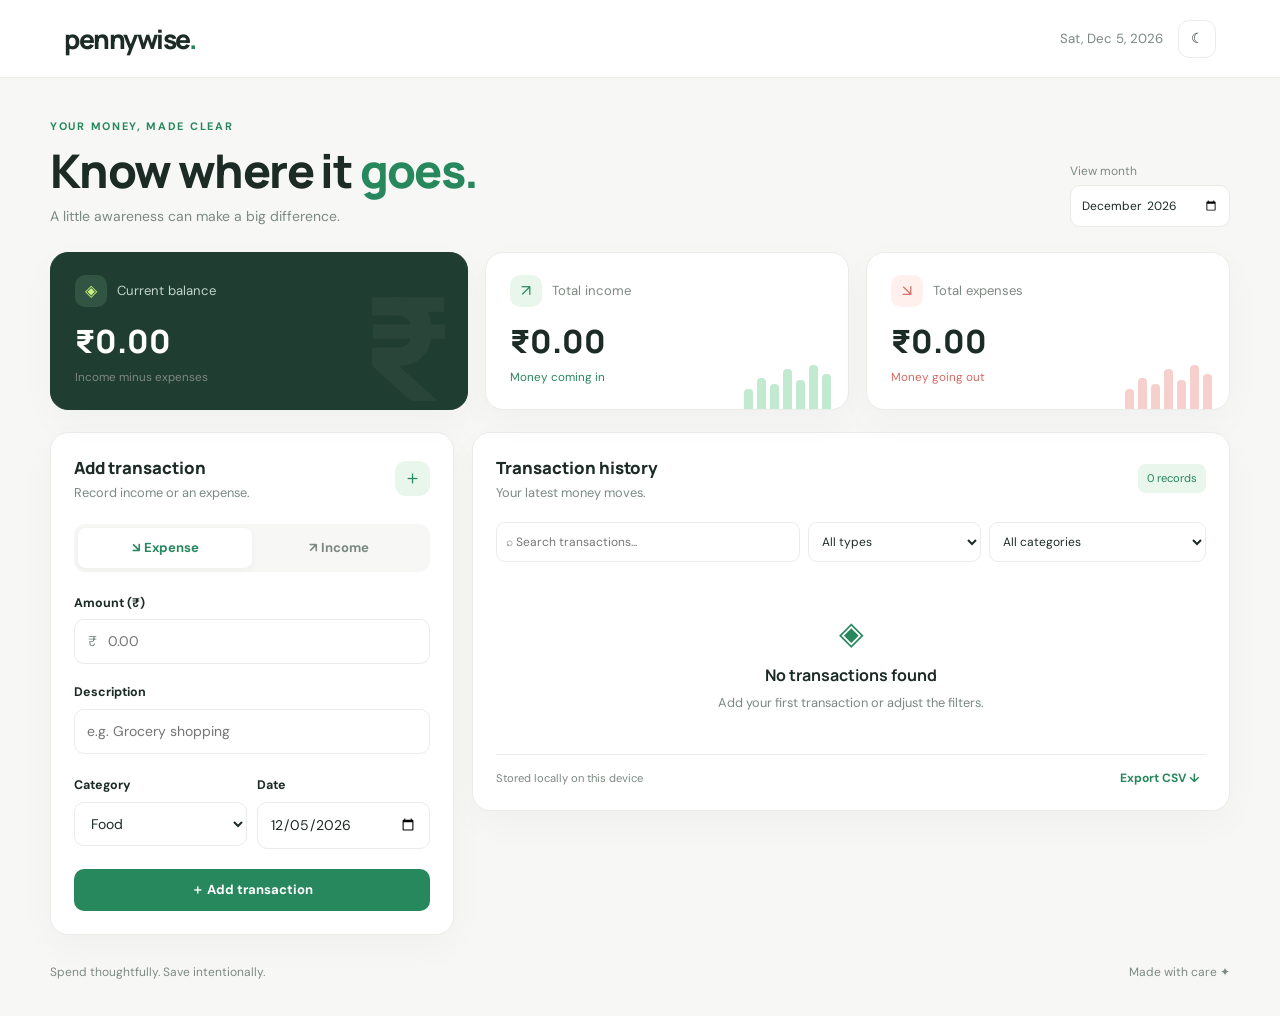
==== index.html @ 7961f7e4 "Add files via upload" ====
<!doctype html>
<html lang="en"><head><meta charset="utf-8"><meta name="viewport" content="width=device-width, initial-scale=1"><title>Pennywise — Expense Tracker</title><link rel="stylesheet" href="style.css"></head>
<body><div class="app"><header class="topbar"><a class="brand" href="#">pennywise<span>.</span></a><div class="header-right"><span class="date-chip" id="today"></span><button id="themeToggle" class="icon-btn" aria-label="Toggle dark mode">☾</button></div></header>
<main class="container"><section class="intro"><div><p class="eyebrow">YOUR MONEY, MADE CLEAR</p><h1>Know where it <span>goes.</span></h1><p class="muted">A little awareness can make a big difference.</p></div><div class="month-select"><label for="monthFilter">View month</label><input id="monthFilter" type="month"></div></section>
<section class="summary-grid"><article class="summary-card balance-card"><div class="summary-label"><span class="summary-icon">◈</span><span>Current balance</span></div><strong id="balance">₹0.00</strong><small>Income minus expenses</small><div class="balance-decoration">₹</div></article><article class="summary-card"><div class="summary-label"><span class="summary-icon income-icon">↗</span><span>Total income</span></div><strong id="income">₹0.00</strong><small class="green-text">Money coming in</small><div class="mini-chart income-chart"><i></i><i></i><i></i><i></i><i></i><i></i><i></i></div></article><article class="summary-card"><div class="summary-label"><span class="summary-icon expense-icon">↘</span><span>Total expenses</span></div><strong id="expenses">₹0.00</strong><small class="red-text">Money going out</small><div class="mini-chart expense-chart"><i></i><i></i><i></i><i></i><i></i><i></i><i></i></div></article></section>
<div class="content-grid"><section class="panel form-panel"><div class="panel-title"><div><h2 id="formHeading">Add transaction</h2><p class="muted">Record income or an expense.</p></div><span class="plus-badge">＋</span></div><form id="transactionForm"><input type="hidden" id="transactionId"><div class="type-switch"><label><input type="radio" name="type" value="expense" checked><span>↘ Expense</span></label><label><input type="radio" name="type" value="income"><span>↗ Income</span></label></div><label for="amount">Amount (₹)</label><div class="amount-input"><span>₹</span><input id="amount" type="number" min="0.01" step="0.01" placeholder="0.00" required></div><p class="field-error" id="amountError"></p><label for="description">Description</label><input id="description" maxlength="100" placeholder="e.g. Grocery shopping" required><p class="field-error" id="descriptionError"></p><div class="two-fields"><div><label for="category">Category</label><select id="category"><option>Food</option><option>Transport</option><option>Shopping</option><option>Bills</option><option>Education</option><option>Health</option><option>Salary</option><option>Freelance</option><option>Entertainment</option><option>Other</option></select></div><div><label for="date">Date</label><input id="date" type="date" required></div></div><div class="form-buttons"><button type="submit" class="btn primary" id="saveButton">＋ Add transaction</button><button type="button" class="btn secondary" id="cancelEdit" hidden>Cancel</button></div></form></section>
<section class="panel history-panel"><div class="history-heading"><div><h2>Transaction history</h2><p class="muted">Your latest money moves.</p></div><span class="count-badge" id="transactionCount">0 records</span></div><div class="history-filters"><input type="search" id="search" placeholder="⌕ Search transactions..."><select id="typeFilter"><option value="all">All types</option><option value="income">Income</option><option value="expense">Expenses</option></select><select id="categoryFilter"><option value="all">All categories</option><option>Food</option><option>Transport</option><option>Shopping</option><option>Bills</option><option>Education</option><option>Health</option><option>Salary</option><option>Freelance</option><option>Entertainment</option><option>Other</option></select></div><div id="transactions" class="transactions"></div><div id="empty" class="empty"><span>◈</span><h3>No transactions found</h3><p>Add your first transaction or adjust the filters.</p></div><div class="history-footer"><span>Stored locally on this device</span><button id="exportCsv" class="text-button">Export CSV ↓</button></div></section></div>
<footer>Spend thoughtfully. Save intentionally. <span>Made with care ✦</span></footer></main></div>
<dialog id="confirmDialog"><p>Delete this transaction?</p><div><button id="confirmDelete" class="btn danger">Delete</button><button id="cancelDelete" class="btn secondary">Cancel</button></div></dialog>
<script src="script.js"></script></body></html>
---- style.css ----
@import url('https://fonts.googleapis.com/css2?family=DM+Sans:wght@400;500;600;700&family=Manrope:wght@400;500;600;700;800&display=swap');
:root{--bg:#f7f8f6;--surface:#fff;--ink:#1c2b25;--muted:#7c8982;--line:#e8ede8;--green:#27875d;--green-bright:#c8f27c;--green-soft:#e9f6ec;--red:#d66a62;--red-soft:#fff0ed;--shadow:0 12px 36px #1c2b2508}*{box-sizing:border-box}body{margin:0;background:var(--bg);color:var(--ink);font:14px 'DM Sans',sans-serif;line-height:1.5}.app{max-width:1500px;margin:auto}.topbar{height:78px;padding:0 5%;background:var(--surface);border-bottom:1px solid var(--line);display:flex;align-items:center;justify-content:space-between}.brand{font:800 1.65rem Manrope;letter-spacing:-1.5px;color:var(--ink);text-decoration:none}.brand span{color:var(--green)}.header-right{display:flex;align-items:center;gap:15px}.date-chip{color:var(--muted);font-size:.83rem}.icon-btn{height:38px;width:38px;border:1px solid var(--line);background:var(--surface);color:var(--ink);border-radius:11px;cursor:pointer}.container{width:min(1180px,calc(100% - 40px));margin:auto}.intro{display:flex;justify-content:space-between;align-items:end;gap:20px;padding:40px 0 25px}.eyebrow{font-size:.68rem;letter-spacing:1.7px;color:var(--green);font-weight:700;margin:0 0 10px}.intro h1{font:800 clamp(2rem,4vw,2.9rem)/1.15 Manrope;letter-spacing:-1.6px;margin:0}.intro h1 span{color:var(--green)}.muted{color:var(--muted)}.intro .muted{margin:8px 0 0}.month-select{display:flex;flex-direction:column;gap:5px;color:var(--muted);font-size:.75rem;min-width:160px}.month-select input{border:1px solid var(--line);border-radius:10px;padding:10px;background:var(--surface);color:var(--ink);font:inherit}.summary-grid{display:grid;grid-template-columns:1.15fr 1fr 1fr;gap:17px}.summary-card{position:relative;overflow:hidden;background:var(--surface);border:1px solid var(--line);border-radius:18px;padding:22px 24px;box-shadow:var(--shadow);min-height:150px}.balance-card{background:#203d31;color:white;border-color:#203d31}.summary-label{display:flex;align-items:center;gap:10px;font-size:.82rem;color:var(--muted)}.balance-card .summary-label,.balance-card small{color:#c1d4c8}.summary-icon{width:32px;height:32px;display:grid;place-items:center;background:#f0f4ee;border-radius:10px;font-size:1rem;color:var(--green)}.balance-card .summary-icon{background:#315443;color:var(--green-bright)}.income-icon{background:var(--green-soft);color:var(--green)}.expense-icon{background:var(--red-soft);color:var(--red)}.summary-card>strong{display:block;font:800 clamp(1.5rem,2.5vw,2rem) Manrope;margin:12px 0 3px;position:relative;z-index:1}.summary-card>small{color:var(--muted);font-size:.73rem;position:relative;z-index:1}.green-text{color:var(--green)!important}.red-text{color:var(--red)!important}.balance-decoration{position:absolute;right:15px;bottom:-35px;font:800 9rem Manrope;color:#ffffff0b}.mini-chart{position:absolute;right:17px;bottom:0;height:44px;display:flex;align-items:end;gap:4px;opacity:.55}.mini-chart i{display:block;width:9px;border-radius:4px 4px 0 0;background:#91d9ac;height:45%}.mini-chart i:nth-child(2){height:70%}.mini-chart i:nth-child(3){height:55%}.mini-chart i:nth-child(4){height:90%}.mini-chart i:nth-child(5){height:65%}.mini-chart i:nth-child(6){height:100%}.mini-chart i:nth-child(7){height:78%}.expense-chart i{background:#efaaa2}.content-grid{display:grid;grid-template-columns:minmax(280px,.8fr) minmax(0,1.5fr);gap:18px;margin-top:22px;align-items:start}.panel{background:var(--surface);border:1px solid var(--line);border-radius:18px;padding:23px;box-shadow:var(--shadow);min-width:0}.panel-title,.history-heading{display:flex;justify-content:space-between;align-items:center;gap:12px}.panel h2{font:800 1.05rem Manrope;margin:0 0 4px}.panel-title .muted,.history-heading .muted{font-size:.8rem;margin:0}.plus-badge{width:35px;height:35px;background:var(--green-soft);color:var(--green);display:grid;place-items:center;border-radius:11px;font-size:1.2rem}.type-switch{display:grid;grid-template-columns:1fr 1fr;background:var(--bg);padding:4px;border-radius:11px;margin:22px 0}.type-switch input{position:absolute;opacity:0;pointer-events:none}.type-switch label{cursor:pointer}.type-switch label span{display:block;text-align:center;padding:10px;border-radius:8px;color:var(--muted);font-weight:700;font-size:.82rem}.type-switch input:checked+span{background:var(--surface);color:var(--green);box-shadow:0 2px 7px #1c2b250c}.form-panel form>label,.two-fields label{display:block;font-size:.78rem;font-weight:700;margin:15px 0 7px}.amount-input{display:flex;align-items:center;border:1px solid var(--line);border-radius:10px;padding-left:13px;color:var(--muted)}.amount-input:focus-within{border-color:#72b78e;box-shadow:0 0 0 3px #27875d12}.amount-input input{border:0!important;box-shadow:none!important;flex:1;min-width:0}.form-panel input,.form-panel select{width:100%;border:1px solid var(--line);border-radius:10px;padding:11px 12px;background:var(--surface);color:var(--ink);font:inherit;outline:none}.amount-input input{border:0;padding:11px}.form-panel input:focus,.form-panel select:focus{border-color:#72b78e}.field-error{font-size:.72rem;color:#c84e4e;min-height:1px;margin:3px 0}.two-fields{display:grid;grid-template-columns:1fr 1fr;gap:10px}.two-fields label{margin-bottom:7px}.form-buttons{display:flex;gap:8px;margin-top:20px}.btn{border:0;border-radius:10px;padding:12px 15px;font:700 .82rem 'DM Sans';cursor:pointer}.primary{background:var(--green);color:white;flex:1}.primary:hover{filter:brightness(1.06)}.secondary{background:var(--bg);border:1px solid var(--line);color:var(--ink)}.danger{background:#c94f4f;color:white}.history-heading{margin-bottom:20px}.count-badge{font-size:.7rem;background:var(--green-soft);color:var(--green);padding:6px 9px;border-radius:8px;white-space:nowrap}.history-filters{display:grid;grid-template-columns:1.4fr .8fr 1fr;gap:8px;margin-bottom:15px}.history-filters input,.history-filters select{width:100%;min-width:0;background:var(--surface);color:var(--ink);border:1px solid var(--line);border-radius:9px;padding:10px 9px;font:inherit;font-size:.75rem;outline:none}.transactions{display:grid;gap:3px}.transaction{display:flex;align-items:center;gap:12px;padding:13px 0;border-bottom:1px solid var(--line)}.transaction:last-child{border-bottom:0}.transaction-icon{width:42px;height:42px;display:grid;place-items:center;border-radius:13px;flex-shrink:0;font-size:1.1rem}.transaction-icon.income{background:var(--green-soft);color:var(--green)}.transaction-icon.expense{background:var(--red-soft);color:var(--red)}.transaction-info{flex:1;min-width:0}.transaction-info strong{display:block;font-size:.84rem;overflow-wrap:anywhere}.transaction-info small{display:block;color:var(--muted);font-size:.72rem;margin-top:3px}.transaction-amount{text-align:right;white-space:nowrap;font-weight:800;font-size:.85rem}.transaction-amount.income{color:var(--green)}.transaction-amount.expense{color:var(--red)}.transaction-actions{display:flex;gap:2px;margin-left:5px}.transaction-actions button{border:0;background:transparent;color:var(--muted);cursor:pointer;padding:7px;border-radius:7px}.transaction-actions button:hover{background:var(--bg);color:var(--green)}.empty{text-align:center;padding:32px 10px;display:none;color:var(--muted)}.empty.show{display:block}.empty span{font-size:2rem;color:var(--green)}.empty h3{font:700 1rem Manrope;color:var(--ink);margin:7px 0}.empty p{font-size:.8rem;margin:0}.history-footer{border-top:1px solid var(--line);padding-top:14px;margin-top:10px;display:flex;justify-content:space-between;align-items:center;color:var(--muted);font-size:.7rem;gap:10px}.text-button{border:0;background:transparent;color:var(--green);font:700 .75rem 'DM Sans';cursor:pointer}footer{display:flex;justify-content:space-between;gap:12px;color:var(--muted);font-size:.75rem;padding:28px 0 35px}dialog{border:1px solid var(--line);border-radius:15px;padding:25px;background:var(--surface);color:var(--ink);box-shadow:0 20px 70px #0002}dialog::backdrop{background:#1c2b2570;backdrop-filter:blur(3px)}dialog>div{display:flex;gap:10px;justify-content:flex-end;margin-top:20px}.dark{--bg:#151c19;--surface:#222c27;--ink:#f0f5f1;--muted:#a2b0a8;--line:#36453d;--green-soft:#263f32;--red-soft:#462f2d;--shadow:0 12px 36px #0002}.dark .balance-card{background:#132b20}.dark .type-switch{background:#18211c}.dark .type-switch input:checked+span{background:#2e3b33}.dark .transaction-icon.income{background:#263f32}.dark .transaction-icon.expense{background:#462f2d}@media(max-width:950px){.content-grid{grid-template-columns:1fr}.summary-grid{gap:10px}.summary-card{padding:18px}.history-panel{order:2}}@media(max-width:620px){.topbar{padding:0 18px}.date-chip{display:none}.container{width:calc(100% - 28px)}.intro{padding-top:28px;align-items:flex-start;flex-direction:column}.month-select{width:100%}.summary-grid{grid-template-columns:1fr}.summary-card{min-height:125px}.summary-card>strong{font-size:1.7rem}.content-grid{margin-top:15px}.panel{padding:17px}.history-filters{grid-template-columns:1fr 1fr}.history-filters input{grid-column:span 2}.transaction{gap:8px}.transaction-icon{width:36px;height:36px}.transaction-actions{flex-direction:column;margin-left:0}.transaction-amount{font-size:.78rem}.history-footer{align-items:flex-start;flex-direction:column}footer{flex-direction:column;gap:3px}}

/* Responsive refinements: phone, tablet, laptop and desktop */
html, body { max-width: 100%; overflow-x: hidden; }
.app, .container, .content-grid, .summary-grid, .panel, .transactions { min-width: 0; }
input, select, textarea, button { max-width: 100%; font: inherit; }
button { touch-action: manipulation; }
@media (max-width: 950px) {
  .content-grid { grid-template-columns: minmax(0, 1fr); }
  .summary-grid { grid-template-columns: repeat(3, minmax(0, 1fr)); }
}
@media (max-width: 620px) {
  .topbar { height: auto; min-height: 68px; padding: 12px 14px; gap: 10px; flex-wrap: wrap; }
  .brand { font-size: 1.35rem; }
  .container { width: calc(100% - 24px); }
  .intro h1 { font-size: clamp(1.8rem, 8vw, 2.5rem); overflow-wrap: anywhere; }
  .summary-grid { grid-template-columns: minmax(0, 1fr); }
  .two-fields { grid-template-columns: minmax(0, 1fr); }
  .history-filters { grid-template-columns: minmax(0, 1fr); }
  .history-filters input { grid-column: auto; }
  .transaction { flex-wrap: wrap; }
  .transaction-info { flex: 1 1 120px; }
  .transaction-amount { margin-left: auto; }
  .transaction-actions { flex-direction: row; }
  .form-buttons { flex-wrap: wrap; }
  .form-buttons .btn { flex: 1 1 120px; }
  footer { overflow-wrap: anywhere; }
}
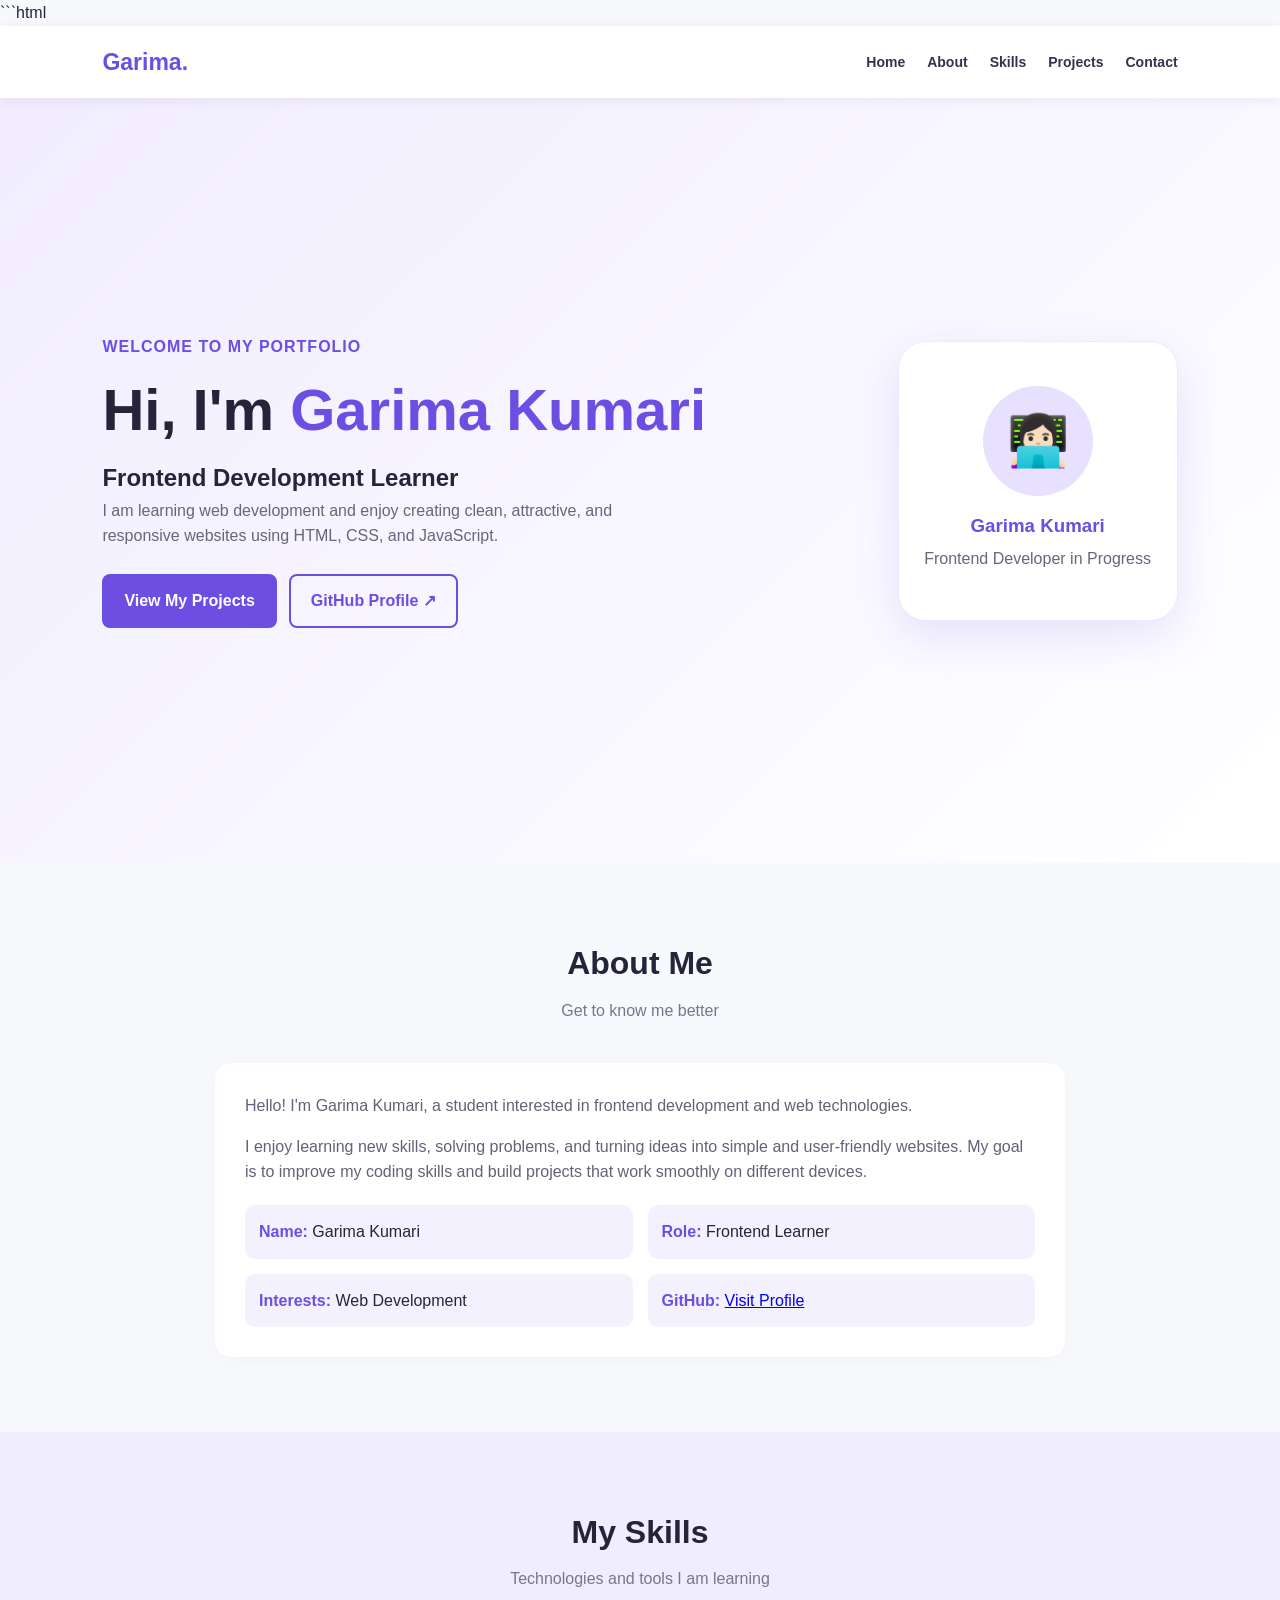
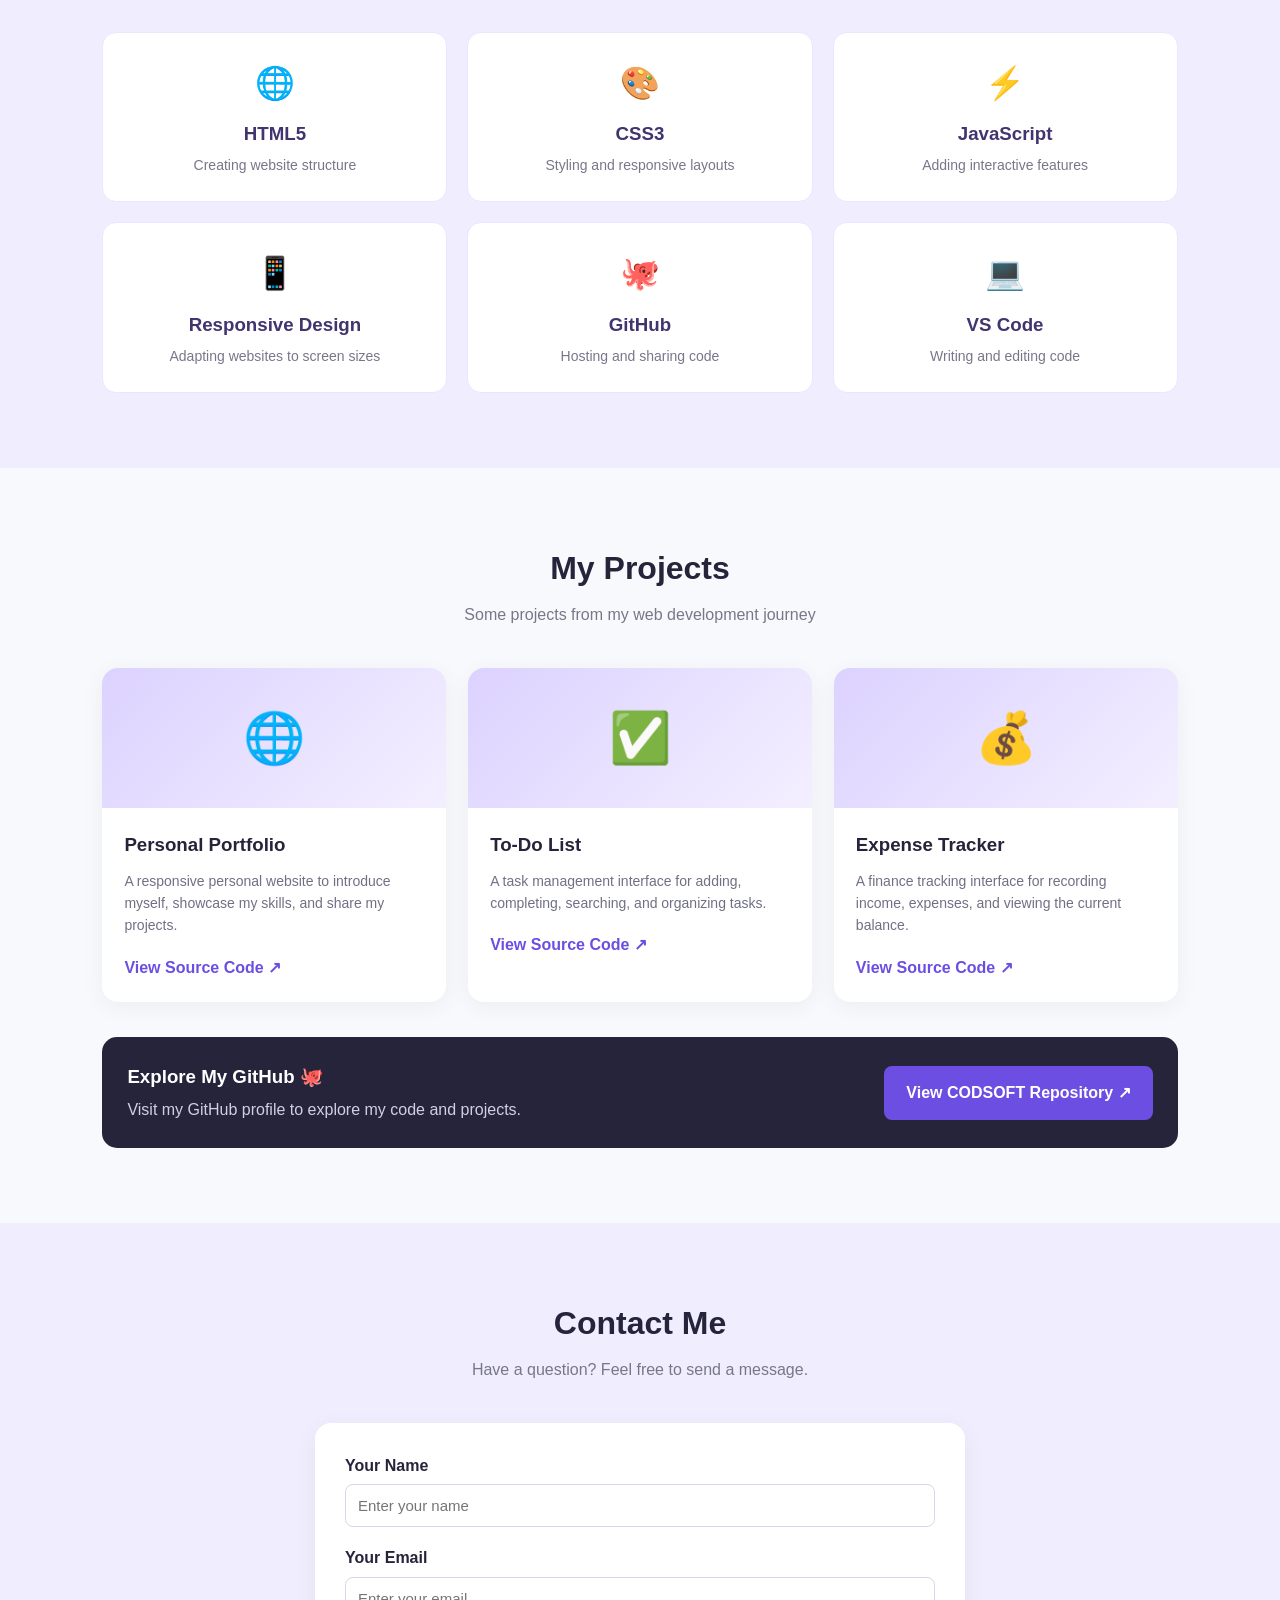
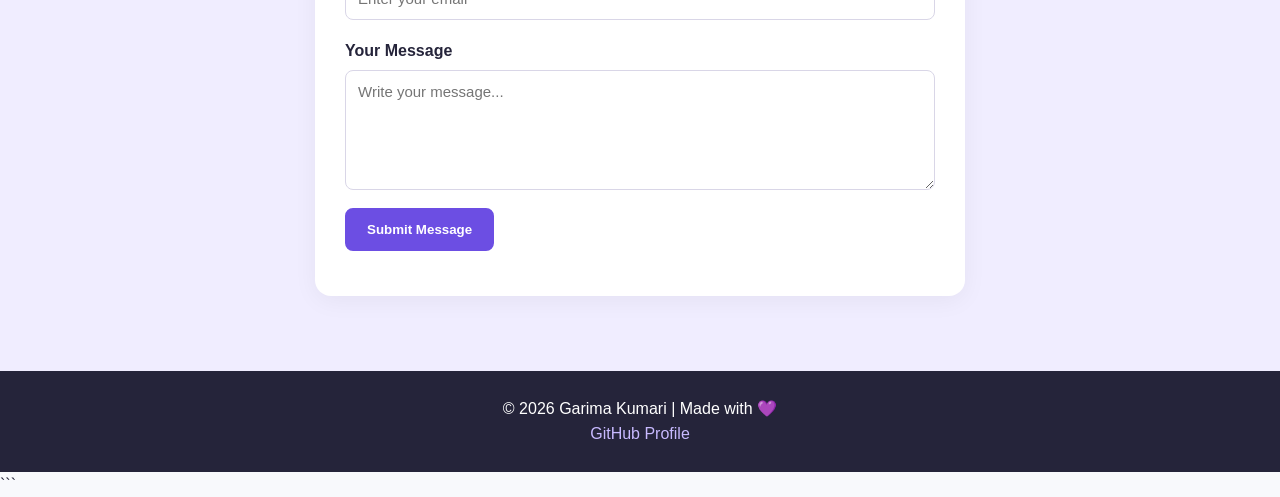
==== commit f77b5d4c: "Create personal portfolio page Updated the index.html file to create a personal portfolio page with " ====
--- a/index.html
+++ b/index.html
@@ -1,10 +1,736 @@
-<!doctype html>
-<html lang="en"><head><meta charset="utf-8"><meta name="viewport" content="width=device-width, initial-scale=1"><title>Pennywise — Expense Tracker</title><link rel="stylesheet" href="style.css"></head>
-<body><div class="app"><header class="topbar"><a class="brand" href="#">pennywise<span>.</span></a><div class="header-right"><span class="date-chip" id="today"></span><button id="themeToggle" class="icon-btn" aria-label="Toggle dark mode">☾</button></div></header>
-<main class="container"><section class="intro"><div><p class="eyebrow">YOUR MONEY, MADE CLEAR</p><h1>Know where it <span>goes.</span></h1><p class="muted">A little awareness can make a big difference.</p></div><div class="month-select"><label for="monthFilter">View month</label><input id="monthFilter" type="month"></div></section>
-<section class="summary-grid"><article class="summary-card balance-card"><div class="summary-label"><span class="summary-icon">◈</span><span>Current balance</span></div><strong id="balance">₹0.00</strong><small>Income minus expenses</small><div class="balance-decoration">₹</div></article><article class="summary-card"><div class="summary-label"><span class="summary-icon income-icon">↗</span><span>Total income</span></div><strong id="income">₹0.00</strong><small class="green-text">Money coming in</small><div class="mini-chart income-chart"><i></i><i></i><i></i><i></i><i></i><i></i><i></i></div></article><article class="summary-card"><div class="summary-label"><span class="summary-icon expense-icon">↘</span><span>Total expenses</span></div><strong id="expenses">₹0.00</strong><small class="red-text">Money going out</small><div class="mini-chart expense-chart"><i></i><i></i><i></i><i></i><i></i><i></i><i></i></div></article></section>
-<div class="content-grid"><section class="panel form-panel"><div class="panel-title"><div><h2 id="formHeading">Add transaction</h2><p class="muted">Record income or an expense.</p></div><span class="plus-badge">＋</span></div><form id="transactionForm"><input type="hidden" id="transactionId"><div class="type-switch"><label><input type="radio" name="type" value="expense" checked><span>↘ Expense</span></label><label><input type="radio" name="type" value="income"><span>↗ Income</span></label></div><label for="amount">Amount (₹)</label><div class="amount-input"><span>₹</span><input id="amount" type="number" min="0.01" step="0.01" placeholder="0.00" required></div><p class="field-error" id="amountError"></p><label for="description">Description</label><input id="description" maxlength="100" placeholder="e.g. Grocery shopping" required><p class="field-error" id="descriptionError"></p><div class="two-fields"><div><label for="category">Category</label><select id="category"><option>Food</option><option>Transport</option><option>Shopping</option><option>Bills</option><option>Education</option><option>Health</option><option>Salary</option><option>Freelance</option><option>Entertainment</option><option>Other</option></select></div><div><label for="date">Date</label><input id="date" type="date" required></div></div><div class="form-buttons"><button type="submit" class="btn primary" id="saveButton">＋ Add transaction</button><button type="button" class="btn secondary" id="cancelEdit" hidden>Cancel</button></div></form></section>
-<section class="panel history-panel"><div class="history-heading"><div><h2>Transaction history</h2><p class="muted">Your latest money moves.</p></div><span class="count-badge" id="transactionCount">0 records</span></div><div class="history-filters"><input type="search" id="search" placeholder="⌕ Search transactions..."><select id="typeFilter"><option value="all">All types</option><option value="income">Income</option><option value="expense">Expenses</option></select><select id="categoryFilter"><option value="all">All categories</option><option>Food</option><option>Transport</option><option>Shopping</option><option>Bills</option><option>Education</option><option>Health</option><option>Salary</option><option>Freelance</option><option>Entertainment</option><option>Other</option></select></div><div id="transactions" class="transactions"></div><div id="empty" class="empty"><span>◈</span><h3>No transactions found</h3><p>Add your first transaction or adjust the filters.</p></div><div class="history-footer"><span>Stored locally on this device</span><button id="exportCsv" class="text-button">Export CSV ↓</button></div></section></div>
-<footer>Spend thoughtfully. Save intentionally. <span>Made with care ✦</span></footer></main></div>
-<dialog id="confirmDialog"><p>Delete this transaction?</p><div><button id="confirmDelete" class="btn danger">Delete</button><button id="cancelDelete" class="btn secondary">Cancel</button></div></dialog>
-<script src="script.js"></script></body></html>
+```html
+<!DOCTYPE html>
+<html lang="en">
+<head>
+    <meta charset="UTF-8">
+    <meta name="viewport" content="width=device-width, initial-scale=1.0">
+    <title>Garima Kumari | Portfolio</title>
+
+    <style>
+        * {
+            margin: 0;
+            padding: 0;
+            box-sizing: border-box;
+            scroll-behavior: smooth;
+        }
+
+        body {
+            font-family: Arial, sans-serif;
+            background: #f8f9fc;
+            color: #25243a;
+            line-height: 1.6;
+        }
+
+        header {
+            background: #ffffff;
+            padding: 18px 8%;
+            display: flex;
+            justify-content: space-between;
+            align-items: center;
+            box-shadow: 0 2px 12px #00000012;
+            position: sticky;
+            top: 0;
+            z-index: 100;
+        }
+
+        .logo {
+            font-size: 23px;
+            font-weight: bold;
+            color: #6c4ee3;
+        }
+
+        nav {
+            display: flex;
+            align-items: center;
+            gap: 22px;
+        }
+
+        nav a {
+            text-decoration: none;
+            color: #33334d;
+            font-weight: 600;
+            font-size: 14px;
+        }
+
+        nav a:hover {
+            color: #6c4ee3;
+        }
+
+        section {
+            padding: 75px 8%;
+            scroll-margin-top: 75px;
+        }
+
+        .hero {
+            min-height: 85vh;
+            display: flex;
+            justify-content: space-between;
+            align-items: center;
+            gap: 40px;
+            background: linear-gradient(135deg, #f1edff, #ffffff);
+        }
+
+        .hero-content {
+            flex: 1;
+        }
+
+        .hero-content .tag {
+            color: #6c4ee3;
+            font-weight: bold;
+            letter-spacing: 1px;
+        }
+
+        h1 {
+            font-size: clamp(34px, 5vw, 58px);
+            line-height: 1.2;
+            margin: 15px 0;
+        }
+
+        h1 span {
+            color: #6c4ee3;
+        }
+
+        .hero p {
+            color: #66667c;
+            max-width: 560px;
+            margin-bottom: 25px;
+        }
+
+        .buttons {
+            display: flex;
+            gap: 12px;
+            flex-wrap: wrap;
+        }
+
+        .btn {
+            display: inline-block;
+            padding: 12px 20px;
+            background: #6c4ee3;
+            color: white;
+            border-radius: 8px;
+            text-decoration: none;
+            border: 2px solid #6c4ee3;
+            font-weight: bold;
+            cursor: pointer;
+            transition: 0.3s;
+        }
+
+        .btn:hover {
+            background: #5234c5;
+            border-color: #5234c5;
+            transform: translateY(-3px);
+        }
+
+        .btn-outline {
+            background: transparent;
+            color: #6c4ee3;
+        }
+
+        .btn-outline:hover {
+            color: white;
+        }
+
+        .hero-card {
+            width: 280px;
+            min-width: 220px;
+            height: 280px;
+            background: white;
+            border-radius: 28px;
+            box-shadow: 0 15px 45px #6c4ee326;
+            display: flex;
+            flex-direction: column;
+            align-items: center;
+            justify-content: center;
+            text-align: center;
+            border: 1px solid #eee8ff;
+        }
+
+        .avatar {
+            width: 110px;
+            height: 110px;
+            background: #e8e0ff;
+            border-radius: 50%;
+            display: flex;
+            justify-content: center;
+            align-items: center;
+            font-size: 50px;
+            margin-bottom: 15px;
+        }
+
+        .hero-card h3 {
+            color: #6c4ee3;
+        }
+
+        .hero-card p {
+            margin: 5px 0;
+        }
+
+        .section-title {
+            text-align: center;
+            margin-bottom: 40px;
+        }
+
+        .section-title h2 {
+            font-size: 32px;
+            margin-bottom: 8px;
+        }
+
+        .section-title p {
+            color: #77778a;
+        }
+
+        .about-box {
+            max-width: 850px;
+            margin: auto;
+            background: white;
+            padding: 30px;
+            border-radius: 16px;
+            box-shadow: 0 5px 25px #00000008;
+        }
+
+        .about-box p {
+            color: #626277;
+            margin-bottom: 15px;
+        }
+
+        .details {
+            display: grid;
+            grid-template-columns: repeat(2, minmax(0, 1fr));
+            gap: 15px;
+            margin-top: 20px;
+        }
+
+        .detail {
+            background: #f4f1ff;
+            padding: 14px;
+            border-radius: 10px;
+        }
+
+        .detail strong {
+            color: #6c4ee3;
+        }
+
+        .skills {
+            background: #f0edff;
+        }
+
+        .skill-grid {
+            display: grid;
+            grid-template-columns: repeat(3, minmax(0, 1fr));
+            gap: 20px;
+        }
+
+        .skill-card {
+            background: white;
+            padding: 25px 15px;
+            border-radius: 14px;
+            text-align: center;
+            transition: 0.3s;
+            border: 1px solid #ebe6ff;
+        }
+
+        .skill-card:hover {
+            transform: translateY(-6px);
+            box-shadow: 0 10px 25px #6c4ee31c;
+        }
+
+        .skill-icon {
+            font-size: 32px;
+            margin-bottom: 10px;
+        }
+
+        .skill-card h3 {
+            color: #41346f;
+            margin-bottom: 5px;
+        }
+
+        .skill-card p {
+            font-size: 14px;
+            color: #77778a;
+        }
+
+        .project-grid {
+            display: grid;
+            grid-template-columns: repeat(3, minmax(0, 1fr));
+            gap: 22px;
+        }
+
+        .project-card {
+            background: white;
+            border-radius: 16px;
+            overflow: hidden;
+            box-shadow: 0 5px 25px #0000000d;
+            transition: 0.3s;
+        }
+
+        .project-card:hover {
+            transform: translateY(-6px);
+            box-shadow: 0 12px 30px #6c4ee322;
+        }
+
+        .project-banner {
+            min-height: 140px;
+            background: linear-gradient(135deg, #dcd2ff, #f3efff);
+            display: flex;
+            justify-content: center;
+            align-items: center;
+            font-size: 50px;
+        }
+
+        .project-info {
+            padding: 22px;
+        }
+
+        .project-info h3 {
+            margin-bottom: 10px;
+        }
+
+        .project-info p {
+            color: #707085;
+            font-size: 14px;
+            margin-bottom: 18px;
+        }
+
+        .project-info a {
+            color: #6c4ee3;
+            font-weight: bold;
+            text-decoration: none;
+        }
+
+        .project-info a:hover {
+            text-decoration: underline;
+        }
+
+        .github-box {
+            margin-top: 35px;
+            padding: 25px;
+            border-radius: 15px;
+            background: #25243a;
+            color: white;
+            display: flex;
+            justify-content: space-between;
+            align-items: center;
+            gap: 20px;
+        }
+
+        .github-box p {
+            color: #d2d0e0;
+            margin-top: 5px;
+        }
+
+        .contact {
+            background: #f0edff;
+        }
+
+        .contact-box {
+            max-width: 650px;
+            margin: auto;
+            padding: 30px;
+            background: white;
+            border-radius: 16px;
+            box-shadow: 0 5px 25px #0000000d;
+        }
+
+        .contact-box label {
+            display: block;
+            margin-bottom: 6px;
+            font-weight: bold;
+        }
+
+        .contact-box input,
+        .contact-box textarea {
+            width: 100%;
+            padding: 12px;
+            margin-bottom: 18px;
+            border: 1px solid #d9d6e7;
+            border-radius: 8px;
+            font-family: inherit;
+            font-size: 15px;
+        }
+
+        .contact-box input:focus,
+        .contact-box textarea:focus {
+            outline: 2px solid #c8baff;
+            border-color: #6c4ee3;
+        }
+
+        .contact-box textarea {
+            min-height: 120px;
+            resize: vertical;
+        }
+
+        #formMessage {
+            margin-top: 15px;
+            color: #4930b4;
+        }
+
+        footer {
+            padding: 25px 8%;
+            background: #25243a;
+            color: white;
+            text-align: center;
+        }
+
+        footer a {
+            color: #c8baff;
+            text-decoration: none;
+        }
+
+        @media (max-width: 900px) {
+            header {
+                padding: 16px 5%;
+            }
+
+            section {
+                padding: 60px 5%;
+            }
+
+            .hero {
+                gap: 25px;
+            }
+
+            .skill-grid,
+            .project-grid {
+                grid-template-columns: repeat(2, minmax(0, 1fr));
+            }
+        }
+
+        @media (max-width: 600px) {
+            header {
+                flex-direction: column;
+                gap: 12px;
+            }
+
+            nav {
+                justify-content: center;
+                flex-wrap: wrap;
+                gap: 10px 16px;
+            }
+
+            nav a {
+                font-size: 13px;
+            }
+
+            section {
+                padding: 45px 5%;
+            }
+
+            .hero {
+                min-height: auto;
+                flex-direction: column-reverse;
+                text-align: center;
+                padding-top: 45px;
+                padding-bottom: 50px;
+            }
+
+            .hero-card {
+                width: 220px;
+                min-width: 0;
+                height: 220px;
+            }
+
+            .avatar {
+                width: 85px;
+                height: 85px;
+                font-size: 40px;
+            }
+
+            .buttons {
+                justify-content: center;
+            }
+
+            .details,
+            .skill-grid,
+            .project-grid {
+                grid-template-columns: 1fr;
+            }
+
+            .section-title h2 {
+                font-size: 27px;
+            }
+
+            .about-box,
+            .contact-box {
+                padding: 22px;
+            }
+
+            .github-box {
+                flex-direction: column;
+                align-items: flex-start;
+            }
+
+            .github-box .btn {
+                width: 100%;
+                text-align: center;
+            }
+        }
+    </style>
+</head>
+
+<body>
+
+    <header>
+        <div class="logo">Garima.</div>
+
+        <nav>
+            <a href="#home">Home</a>
+            <a href="#about">About</a>
+            <a href="#skills">Skills</a>
+            <a href="#projects">Projects</a>
+            <a href="#contact">Contact</a>
+        </nav>
+    </header>
+
+    <section class="hero" id="home">
+        <div class="hero-content">
+            <span class="tag">WELCOME TO MY PORTFOLIO</span>
+
+            <h1>Hi, I'm <span>Garima Kumari</span></h1>
+
+            <h2>Frontend Development Learner</h2>
+
+            <p>
+                I am learning web development and enjoy creating clean,
+                attractive, and responsive websites using HTML, CSS,
+                and JavaScript.
+            </p>
+
+            <div class="buttons">
+                <a href="#projects" class="btn">View My Projects</a>
+
+                <a href="https://github.com/05kumarigarima-oss"
+                   class="btn btn-outline"
+                   target="_blank"
+                   rel="noopener noreferrer">
+                    GitHub Profile ↗
+                </a>
+            </div>
+        </div>
+
+        <div class="hero-card">
+            <div class="avatar">👩🏻‍💻</div>
+            <h3>Garima Kumari</h3>
+            <p>Frontend Developer in Progress</p>
+        </div>
+    </section>
+
+    <section id="about">
+        <div class="section-title">
+            <h2>About Me</h2>
+            <p>Get to know me better</p>
+        </div>
+
+        <div class="about-box">
+            <p>
+                Hello! I'm Garima Kumari, a student interested in
+                frontend development and web technologies.
+            </p>
+
+            <p>
+                I enjoy learning new skills, solving problems, and
+                turning ideas into simple and user-friendly websites.
+                My goal is to improve my coding skills and build
+                projects that work smoothly on different devices.
+            </p>
+
+            <div class="details">
+                <div class="detail">
+                    <strong>Name:</strong> Garima Kumari
+                </div>
+
+                <div class="detail">
+                    <strong>Role:</strong> Frontend Learner
+                </div>
+
+                <div class="detail">
+                    <strong>Interests:</strong> Web Development
+                </div>
+
+                <div class="detail">
+                    <strong>GitHub:</strong>
+                    <a href="https://github.com/05kumarigarima-oss"
+                       target="_blank"
+                       rel="noopener noreferrer">
+                        Visit Profile
+                    </a>
+                </div>
+            </div>
+        </div>
+    </section>
+
+    <section class="skills" id="skills">
+        <div class="section-title">
+            <h2>My Skills</h2>
+            <p>Technologies and tools I am learning</p>
+        </div>
+
+        <div class="skill-grid">
+            <div class="skill-card">
+                <div class="skill-icon">🌐</div>
+                <h3>HTML5</h3>
+                <p>Creating website structure</p>
+            </div>
+
+            <div class="skill-card">
+                <div class="skill-icon">🎨</div>
+                <h3>CSS3</h3>
+                <p>Styling and responsive layouts</p>
+            </div>
+
+            <div class="skill-card">
+                <div class="skill-icon">⚡</div>
+                <h3>JavaScript</h3>
+                <p>Adding interactive features</p>
+            </div>
+
+            <div class="skill-card">
+                <div class="skill-icon">📱</div>
+                <h3>Responsive Design</h3>
+                <p>Adapting websites to screen sizes</p>
+            </div>
+
+            <div class="skill-card">
+                <div class="skill-icon">🐙</div>
+                <h3>GitHub</h3>
+                <p>Hosting and sharing code</p>
+            </div>
+
+            <div class="skill-card">
+                <div class="skill-icon">💻</div>
+                <h3>VS Code</h3>
+                <p>Writing and editing code</p>
+            </div>
+        </div>
+    </section>
+
+    <section id="projects">
+        <div class="section-title">
+            <h2>My Projects</h2>
+            <p>Some projects from my web development journey</p>
+        </div>
+
+        <div class="project-grid">
+            <div class="project-card">
+                <div class="project-banner">🌐</div>
+
+                <div class="project-info">
+                    <h3>Personal Portfolio</h3>
+
+                    <p>
+                        A responsive personal website to introduce myself,
+                        showcase my skills, and share my projects.
+                    </p>
+
+                    <a href="https://github.com/05kumarigarima-oss/CODSOFT_TASKSNO"
+                       target="_blank"
+                       rel="noopener noreferrer">
+                        View Source Code ↗
+                    </a>
+                </div>
+            </div>
+
+            <div class="project-card">
+                <div class="project-banner">✅</div>
+
+                <div class="project-info">
+                    <h3>To-Do List</h3>
+
+                    <p>
+                        A task management interface for adding,
+                        completing, searching, and organizing tasks.
+                    </p>
+
+                    <a href="https://github.com/05kumarigarima-oss/CODSOFT_TASKSNO"
+                       target="_blank"
+                       rel="noopener noreferrer">
+                        View Source Code ↗
+                    </a>
+                </div>
+            </div>
+
+            <div class="project-card">
+                <div class="project-banner">💰</div>
+
+                <div class="project-info">
+                    <h3>Expense Tracker</h3>
+
+                    <p>
+                        A finance tracking interface for recording income,
+                        expenses, and viewing the current balance.
+                    </p>
+
+                    <a href="https://github.com/05kumarigarima-oss/CODSOFT_TASKSNO"
+                       target="_blank"
+                       rel="noopener noreferrer">
+                        View Source Code ↗
+                    </a>
+                </div>
+            </div>
+        </div>
+
+        <div class="github-box">
+            <div>
+                <h3>Explore My GitHub 🐙</h3>
+                <p>Visit my GitHub profile to explore my code and projects.</p>
+            </div>
+
+            <a href="https://github.com/05kumarigarima-oss/CODSOFT_TASKSNO"
+               class="btn"
+               target="_blank"
+               rel="noopener noreferrer">
+                View CODSOFT Repository ↗
+            </a>
+        </div>
+    </section>
+
+    <section class="contact" id="contact">
+        <div class="section-title">
+            <h2>Contact Me</h2>
+            <p>Have a question? Feel free to send a message.</p>
+        </div>
+
+        <form class="contact-box" id="contactForm">
+            <label for="name">Your Name</label>
+            <input type="text" id="name" placeholder="Enter your name" required>
+
+            <label for="email">Your Email</label>
+            <input type="email" id="email" placeholder="Enter your email" required>
+
+            <label for="message">Your Message</label>
+            <textarea id="message" placeholder="Write your message..." required></textarea>
+
+            <button type="submit" class="btn">Submit Message</button>
+
+            <p id="formMessage" role="status"></p>
+        </form>
+    </section>
+
+    <footer>
+        <p>© 2026 Garima Kumari | Made with 💜</p>
+
+        <p>
+            <a href="https://github.com/05kumarigarima-oss"
+               target="_blank"
+               rel="noopener noreferrer">
+                GitHub Profile
+            </a>
+        </p>
+    </footer>
+
+    <script>
+        const contactForm = document.getElementById("contactForm");
+        const formMessage = document.getElementById("formMessage");
+
+        contactForm.addEventListener("submit", function(event) {
+            event.preventDefault();
+
+            formMessage.textContent =
+                "Thank you! The form works, but messages are not sent yet. Connect a backend or form service to receive them.";
+
+            contactForm.reset();
+        });
+    </script>
+
+</body>
+</html>
+```
